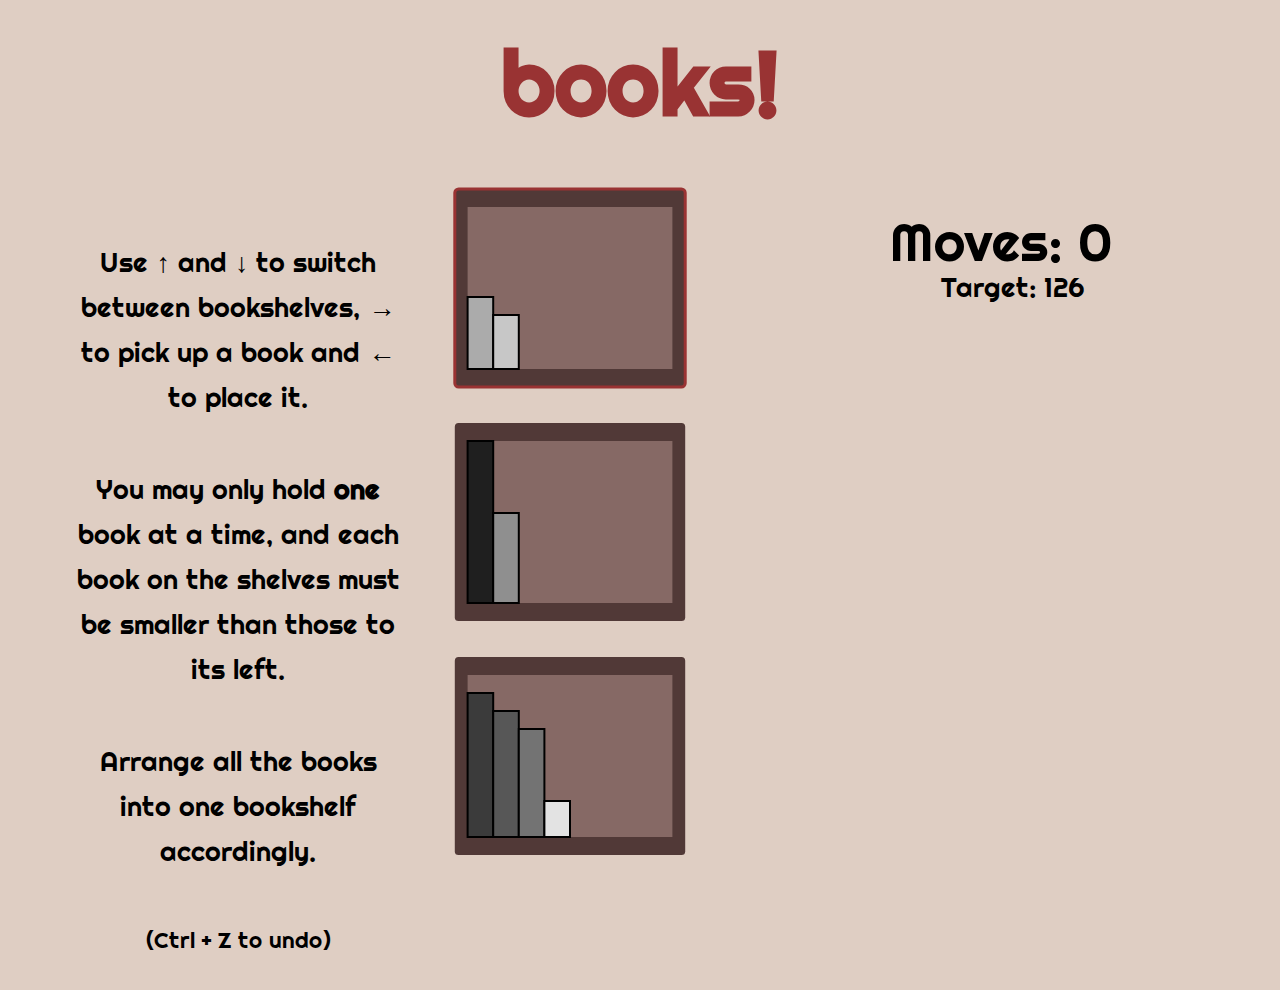
==== index.html @ fef225a9 "initial commit" ====
<!DOCTYPE html>
<html lang="en">
<head>
    <meta charset="UTF-8">
    <meta name="viewport" content="width=device-width, initial-scale=1.0">
    <title>books!</title>
    <link rel="stylesheet" href="styles.css"> <!--reference to styling css script-->
    <link href="https://fonts.googleapis.com/css?family=Righteous" rel="stylesheet"> <!--grab "righteous" font from google library-->
</head>
<body>
    <!--state game rules-->
    <h1>books!</h1>
    <div class="container">
        <p>Use ↑ and ↓ to switch between bookshelves, → to pick up a book and ← to place it.</p>
        <p>You may only hold <strong>one</strong> book at a time, and each book on the shelves must be smaller than those to its left.</p>
        <p>Arrange all the books into one bookshelf accordingly.</p>
        <p id="undo">(Ctrl + Z to undo)</p>
    </div>

    <svg class="container">
        <rect id="shelf1" x="6vw" y="2vh" width="18vw" height="22vh" rx="0.3vw" stroke="rgb(153, 51, 51)" stroke-width="3" stroke-opacity="0"></rect>
        <rect id="shelf1a" x="7vw" y="4vh" width="16vw" height="18vh"></rect>
        <rect id="shelf2" x="6vw" y="28vh" width="18vw" height="22vh" rx="0.3vw" stroke="rgb(153, 51, 51)" stroke-width="3" stroke-opacity="0"></rect>
        <rect id="shelf2a" x="7vw" y="30vh" width="16vw" height="18vh"></rect>
        <rect id="shelf3" x="6vw" y="54vh" width="18vw" height="22vh" rx="0.3vw" stroke="rgb(153, 51, 51)" stroke-width="3" stroke-opacity="0"></rect>
        <rect id="shelf3a" x="7vw" y="56vh" width="16vw" height="18vh"></rect>
    </svg>

    <script src="script.js"></script> <!--reference javascript for moving canvas shapes & game behaviour-->
</body>
</html>
---- styles.css ----
body {
    background-color: rgb(223, 206, 195);
}

h1, div {
    font-family: 'Righteous', sans-serif;
    line-height: 5vh;
}

h1 {
    color: rgb(153, 51, 51);
    font-size: 10vh;
    text-align: center;
}

div {
    color: rgb(0, 0, 0);
    width: 26vw;
    margin-left: 5vw;
    margin-top: 12vh;
    text-align: center;
}

p {
    font-size: 3vh;
    margin-bottom: 20px;
}

#undo{
    font-size: 2.5vh;
}

.container {
    display: flex;
    flex-direction: column;
    align-items: center;
}

svg {
    position: absolute;
    top: 19vh;
    left: 29vw; /* Adjust the left position as needed */
    width: 70vw; /* Adjust the width as needed */
    height: 80vh;
    /*outline: 2px solid rgb(95, 34, 209);*/
    margin-left: 0.5vw;
}

#shelf1, #shelf2, #shelf3 {
    fill: rgb(81, 57, 55);
}

#shelf1a, #shelf2a, #shelf3a {
    fill: rgb(134, 105, 101);
}

#book {
    fill: rgb(100, 8, 153);
    stroke: black;
    stroke-width: 2;
}
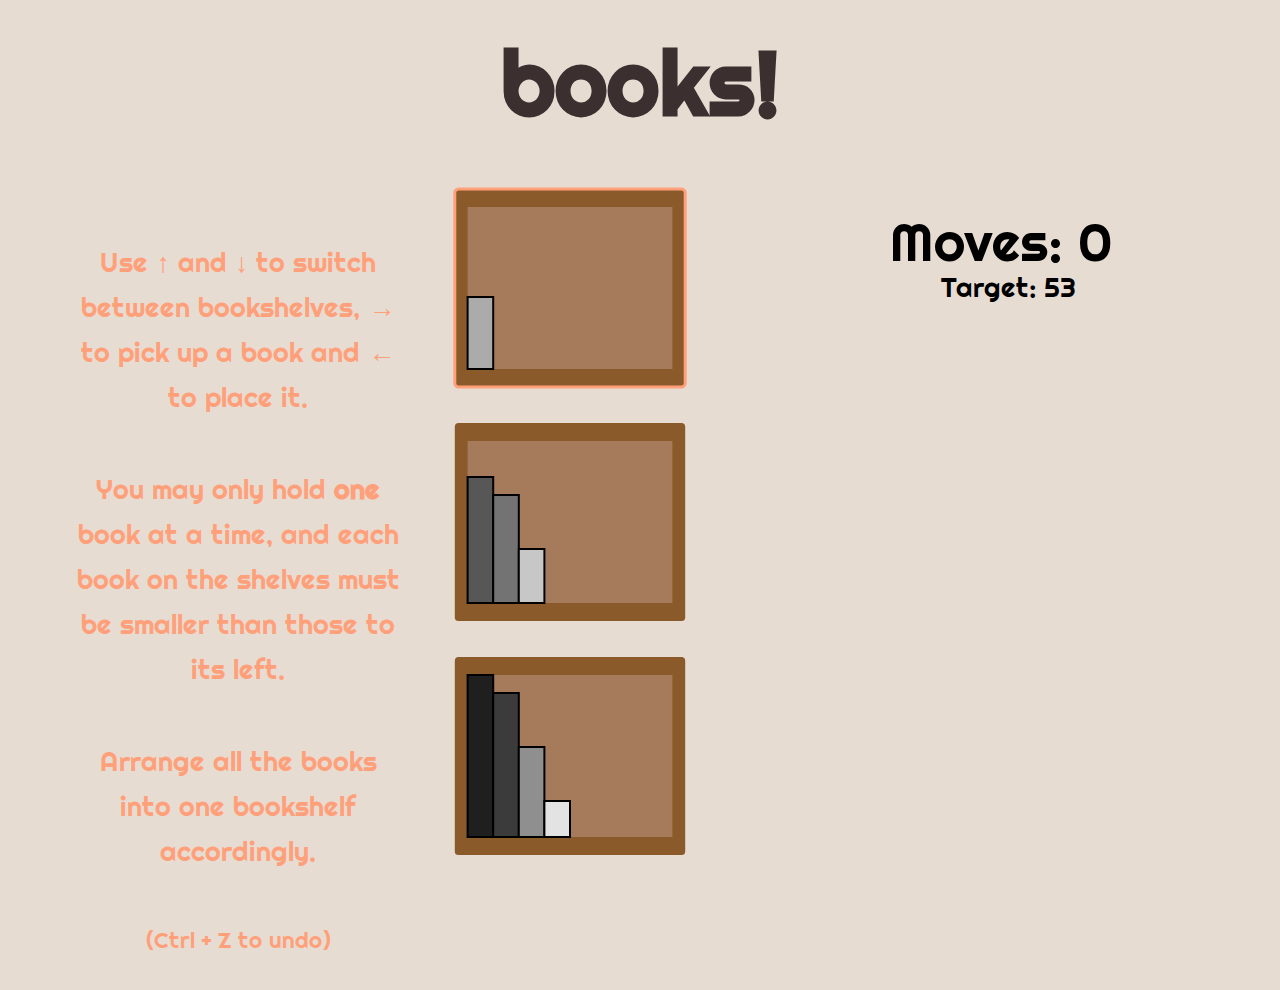
==== commit 42c9d24c: "Modified colour scheme" ====
--- a/index.html
+++ b/index.html
@@ -18,11 +18,11 @@
     </div>
 
     <svg class="container">
-        <rect id="shelf1" x="6vw" y="2vh" width="18vw" height="22vh" rx="0.3vw" stroke="rgb(153, 51, 51)" stroke-width="3" stroke-opacity="0"></rect>
+        <rect id="shelf1" x="6vw" y="2vh" width="18vw" height="22vh" rx="0.3vw" stroke="rgb(255, 160, 122)" stroke-width="3" stroke-opacity="0"></rect>
         <rect id="shelf1a" x="7vw" y="4vh" width="16vw" height="18vh"></rect>
-        <rect id="shelf2" x="6vw" y="28vh" width="18vw" height="22vh" rx="0.3vw" stroke="rgb(153, 51, 51)" stroke-width="3" stroke-opacity="0"></rect>
+        <rect id="shelf2" x="6vw" y="28vh" width="18vw" height="22vh" rx="0.3vw" stroke="rgb(255, 160, 122)" stroke-width="3" stroke-opacity="0"></rect>
         <rect id="shelf2a" x="7vw" y="30vh" width="16vw" height="18vh"></rect>
-        <rect id="shelf3" x="6vw" y="54vh" width="18vw" height="22vh" rx="0.3vw" stroke="rgb(153, 51, 51)" stroke-width="3" stroke-opacity="0"></rect>
+        <rect id="shelf3" x="6vw" y="54vh" width="18vw" height="22vh" rx="0.3vw" stroke="rgb(255, 160, 122)" stroke-width="3" stroke-opacity="0"></rect>
         <rect id="shelf3a" x="7vw" y="56vh" width="16vw" height="18vh"></rect>
     </svg>
 
--- a/styles.css
+++ b/styles.css
@@ -1,5 +1,5 @@
 body {
-    background-color: rgb(223, 206, 195);
+    background-color: rgb(230, 220, 210);
 }
 
 h1, div {
@@ -8,13 +8,13 @@
 }
 
 h1 {
-    color: rgb(153, 51, 51);
+    color: rgb(59, 47, 47);
     font-size: 10vh;
     text-align: center;
 }
 
 div {
-    color: rgb(0, 0, 0);
+    color: rgb(255, 160, 122);
     width: 26vw;
     margin-left: 5vw;
     margin-top: 12vh;
@@ -47,11 +47,11 @@
 }
 
 #shelf1, #shelf2, #shelf3 {
-    fill: rgb(81, 57, 55);
+    fill: rgb(139, 90, 43);
 }
 
 #shelf1a, #shelf2a, #shelf3a {
-    fill: rgb(134, 105, 101);
+    fill: rgb(166, 123, 91);
 }
 
 #book {
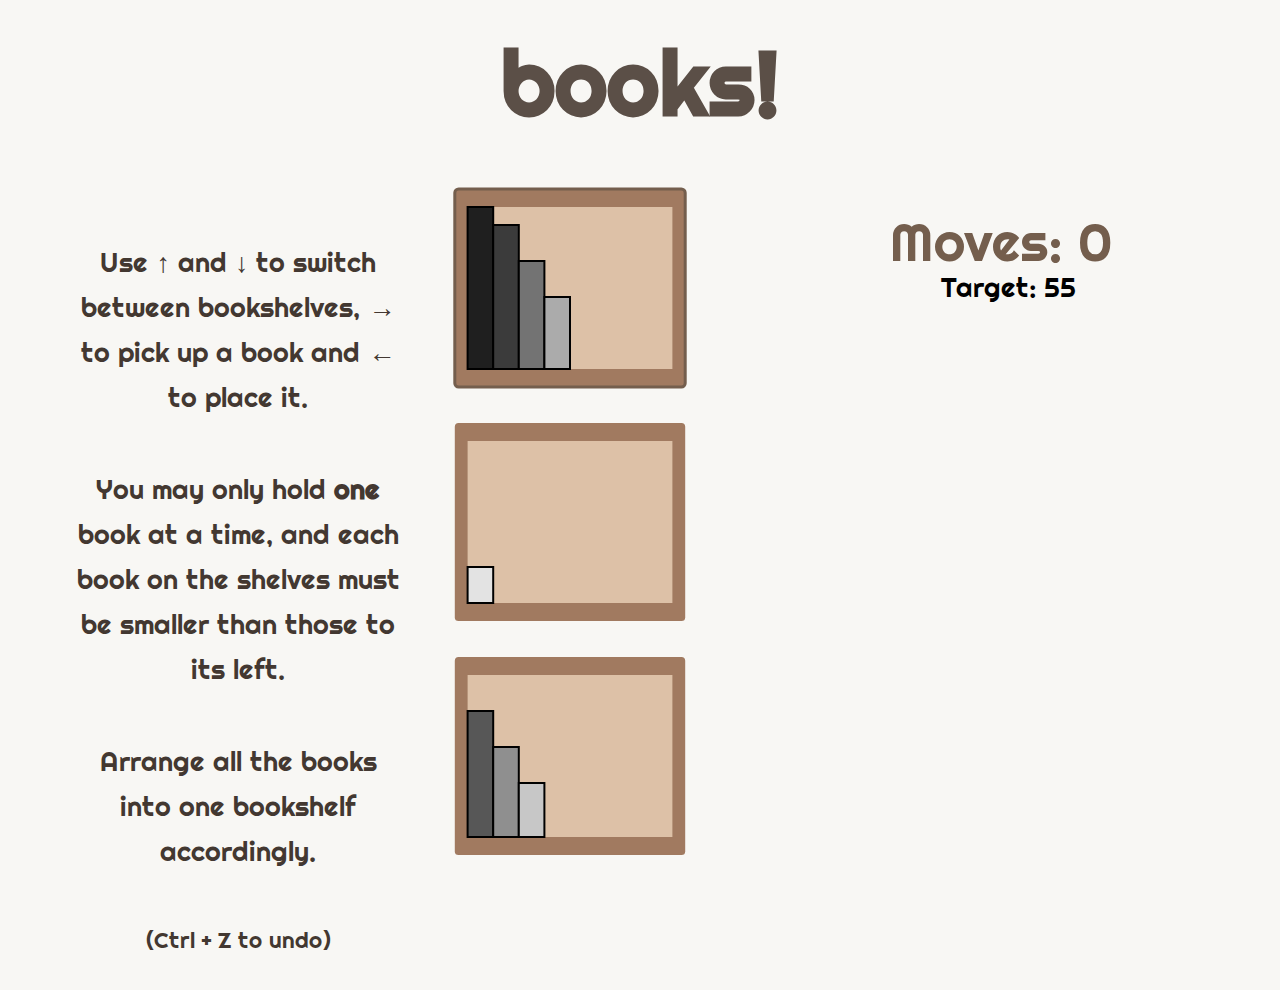
==== commit 9a385746: "Updated colours" ====
--- a/index.html
+++ b/index.html
@@ -18,11 +18,11 @@
     </div>
 
     <svg class="container">
-        <rect id="shelf1" x="6vw" y="2vh" width="18vw" height="22vh" rx="0.3vw" stroke="rgb(255, 160, 122)" stroke-width="3" stroke-opacity="0"></rect>
+        <rect id="shelf1" x="6vw" y="2vh" width="18vw" height="22vh" rx="0.3vw" stroke="rgb(116, 94, 77)" stroke-width="3" stroke-opacity="0"></rect>
         <rect id="shelf1a" x="7vw" y="4vh" width="16vw" height="18vh"></rect>
-        <rect id="shelf2" x="6vw" y="28vh" width="18vw" height="22vh" rx="0.3vw" stroke="rgb(255, 160, 122)" stroke-width="3" stroke-opacity="0"></rect>
+        <rect id="shelf2" x="6vw" y="28vh" width="18vw" height="22vh" rx="0.3vw" stroke="rgb(116, 94, 77)" stroke-width="3" stroke-opacity="0"></rect>
         <rect id="shelf2a" x="7vw" y="30vh" width="16vw" height="18vh"></rect>
-        <rect id="shelf3" x="6vw" y="54vh" width="18vw" height="22vh" rx="0.3vw" stroke="rgb(255, 160, 122)" stroke-width="3" stroke-opacity="0"></rect>
+        <rect id="shelf3" x="6vw" y="54vh" width="18vw" height="22vh" rx="0.3vw" stroke="rgb(116, 94, 77)" stroke-width="3" stroke-opacity="0"></rect>
         <rect id="shelf3a" x="7vw" y="56vh" width="16vw" height="18vh"></rect>
     </svg>
 
--- a/styles.css
+++ b/styles.css
@@ -1,5 +1,5 @@
 body {
-    background-color: rgb(230, 220, 210);
+    background-color: rgb(248, 247, 244);
 }
 
 h1, div {
@@ -8,13 +8,13 @@
 }
 
 h1 {
-    color: rgb(59, 47, 47);
+    color: rgb(91, 79, 71);
     font-size: 10vh;
     text-align: center;
 }
 
 div {
-    color: rgb(255, 160, 122);
+    color: rgb(67, 56, 49);
     width: 26vw;
     margin-left: 5vw;
     margin-top: 12vh;
@@ -47,11 +47,11 @@
 }
 
 #shelf1, #shelf2, #shelf3 {
-    fill: rgb(139, 90, 43);
+    fill: rgb(161, 122, 96);
 }
 
 #shelf1a, #shelf2a, #shelf3a {
-    fill: rgb(166, 123, 91);
+    fill: rgb(221, 193, 167);
 }
 
 #book {
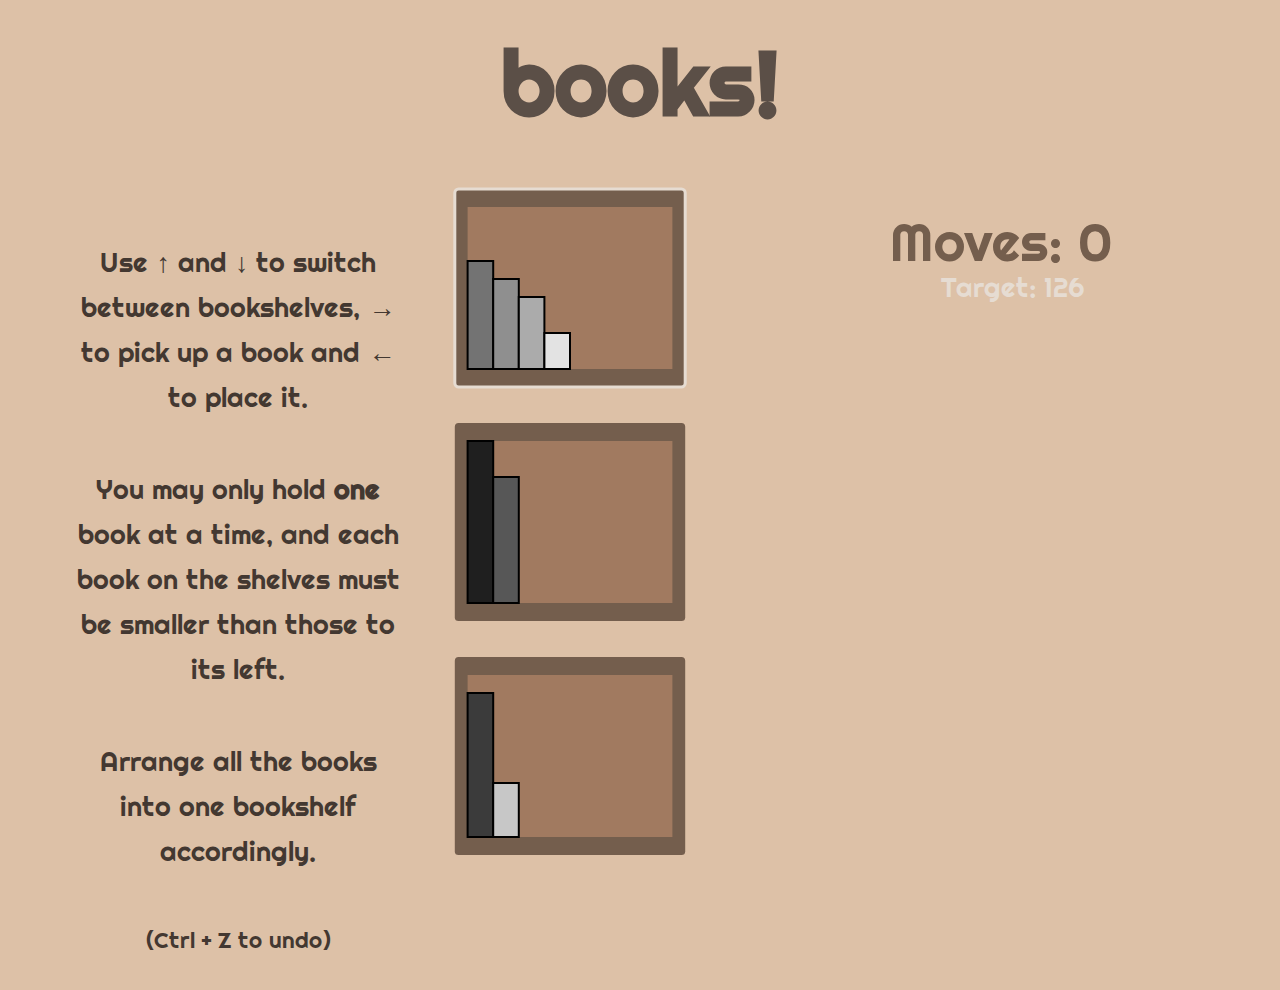
==== commit af979a13: "Updated colours" ====
--- a/index.html
+++ b/index.html
@@ -18,11 +18,11 @@
     </div>
 
     <svg class="container">
-        <rect id="shelf1" x="6vw" y="2vh" width="18vw" height="22vh" rx="0.3vw" stroke="rgb(116, 94, 77)" stroke-width="3" stroke-opacity="0"></rect>
+        <rect id="shelf1" x="6vw" y="2vh" width="18vw" height="22vh" rx="0.3vw" stroke="rgb(230, 220, 210)" stroke-width="3" stroke-opacity="0"></rect>
         <rect id="shelf1a" x="7vw" y="4vh" width="16vw" height="18vh"></rect>
-        <rect id="shelf2" x="6vw" y="28vh" width="18vw" height="22vh" rx="0.3vw" stroke="rgb(116, 94, 77)" stroke-width="3" stroke-opacity="0"></rect>
+        <rect id="shelf2" x="6vw" y="28vh" width="18vw" height="22vh" rx="0.3vw" stroke="rgb(230, 220, 210)" stroke-width="3" stroke-opacity="0"></rect>
         <rect id="shelf2a" x="7vw" y="30vh" width="16vw" height="18vh"></rect>
-        <rect id="shelf3" x="6vw" y="54vh" width="18vw" height="22vh" rx="0.3vw" stroke="rgb(116, 94, 77)" stroke-width="3" stroke-opacity="0"></rect>
+        <rect id="shelf3" x="6vw" y="54vh" width="18vw" height="22vh" rx="0.3vw" stroke="rgb(230, 220, 210)" stroke-width="3" stroke-opacity="0"></rect>
         <rect id="shelf3a" x="7vw" y="56vh" width="16vw" height="18vh"></rect>
     </svg>
 
--- a/styles.css
+++ b/styles.css
@@ -1,5 +1,5 @@
 body {
-    background-color: rgb(248, 247, 244);
+    background-color: rgb(221, 193, 167);
 }
 
 h1, div {
@@ -47,11 +47,11 @@
 }
 
 #shelf1, #shelf2, #shelf3 {
-    fill: rgb(161, 122, 96);
+    fill: rgb(116, 94, 77);
 }
 
 #shelf1a, #shelf2a, #shelf3a {
-    fill: rgb(221, 193, 167);
+    fill: rgb(161, 122, 96);
 }
 
 #book {
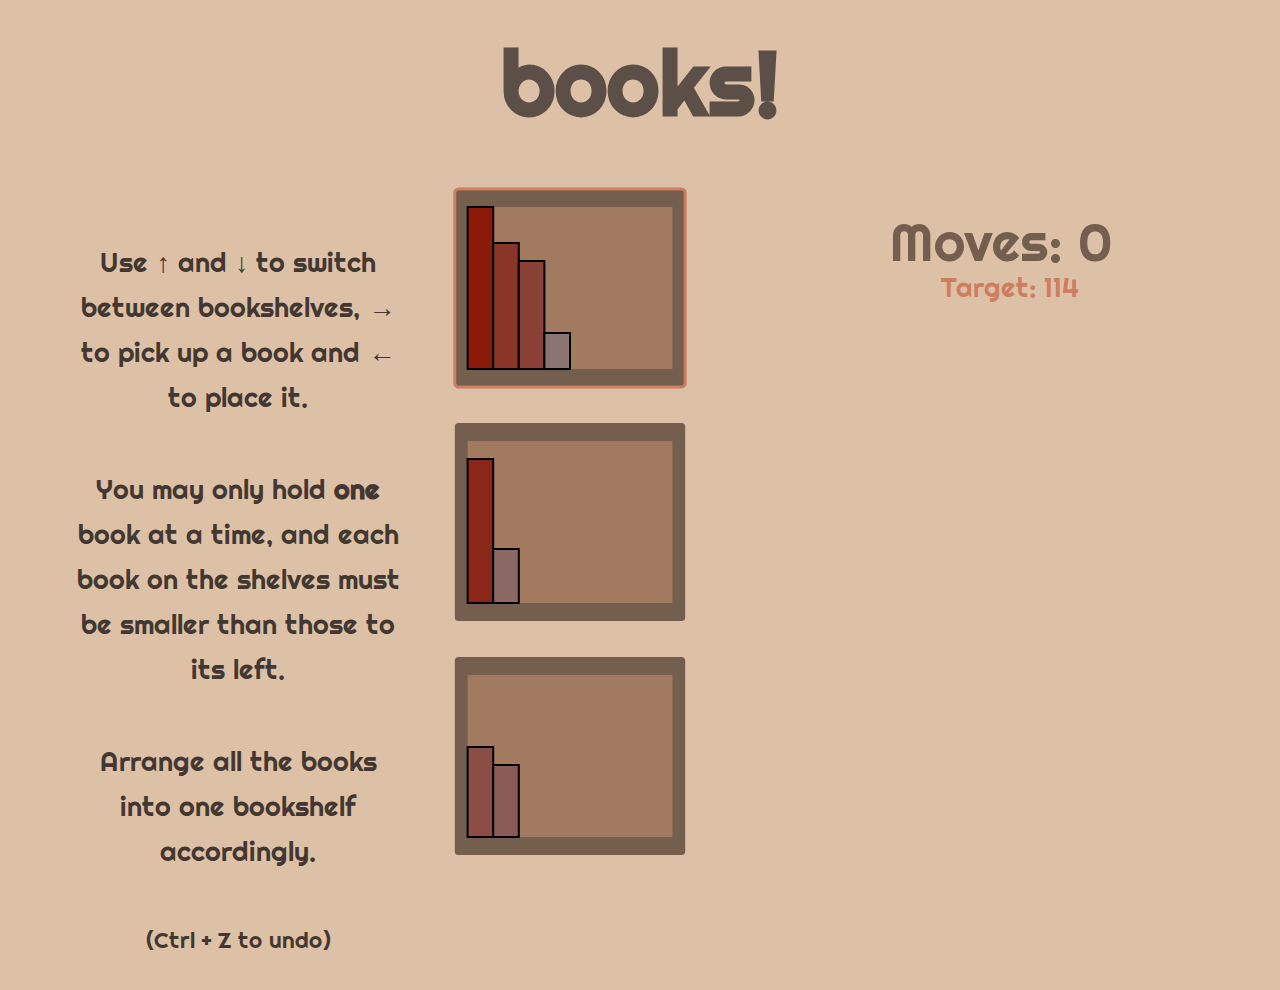
==== commit 9701cf00: "Updated colour scheme" ====
--- a/index.html
+++ b/index.html
@@ -18,11 +18,11 @@
     </div>
 
     <svg class="container">
-        <rect id="shelf1" x="6vw" y="2vh" width="18vw" height="22vh" rx="0.3vw" stroke="rgb(230, 220, 210)" stroke-width="3" stroke-opacity="0"></rect>
+        <rect id="shelf1" x="6vw" y="2vh" width="18vw" height="22vh" rx="0.3vw" stroke="rgb(206, 125, 95)" stroke-width="3" stroke-opacity="0"></rect>
         <rect id="shelf1a" x="7vw" y="4vh" width="16vw" height="18vh"></rect>
-        <rect id="shelf2" x="6vw" y="28vh" width="18vw" height="22vh" rx="0.3vw" stroke="rgb(230, 220, 210)" stroke-width="3" stroke-opacity="0"></rect>
+        <rect id="shelf2" x="6vw" y="28vh" width="18vw" height="22vh" rx="0.3vw" stroke="rgb(206, 125, 95)" stroke-width="3" stroke-opacity="0"></rect>
         <rect id="shelf2a" x="7vw" y="30vh" width="16vw" height="18vh"></rect>
-        <rect id="shelf3" x="6vw" y="54vh" width="18vw" height="22vh" rx="0.3vw" stroke="rgb(230, 220, 210)" stroke-width="3" stroke-opacity="0"></rect>
+        <rect id="shelf3" x="6vw" y="54vh" width="18vw" height="22vh" rx="0.3vw" stroke="rgb(206, 125, 95)" stroke-width="3" stroke-opacity="0"></rect>
         <rect id="shelf3a" x="7vw" y="56vh" width="16vw" height="18vh"></rect>
     </svg>
 
